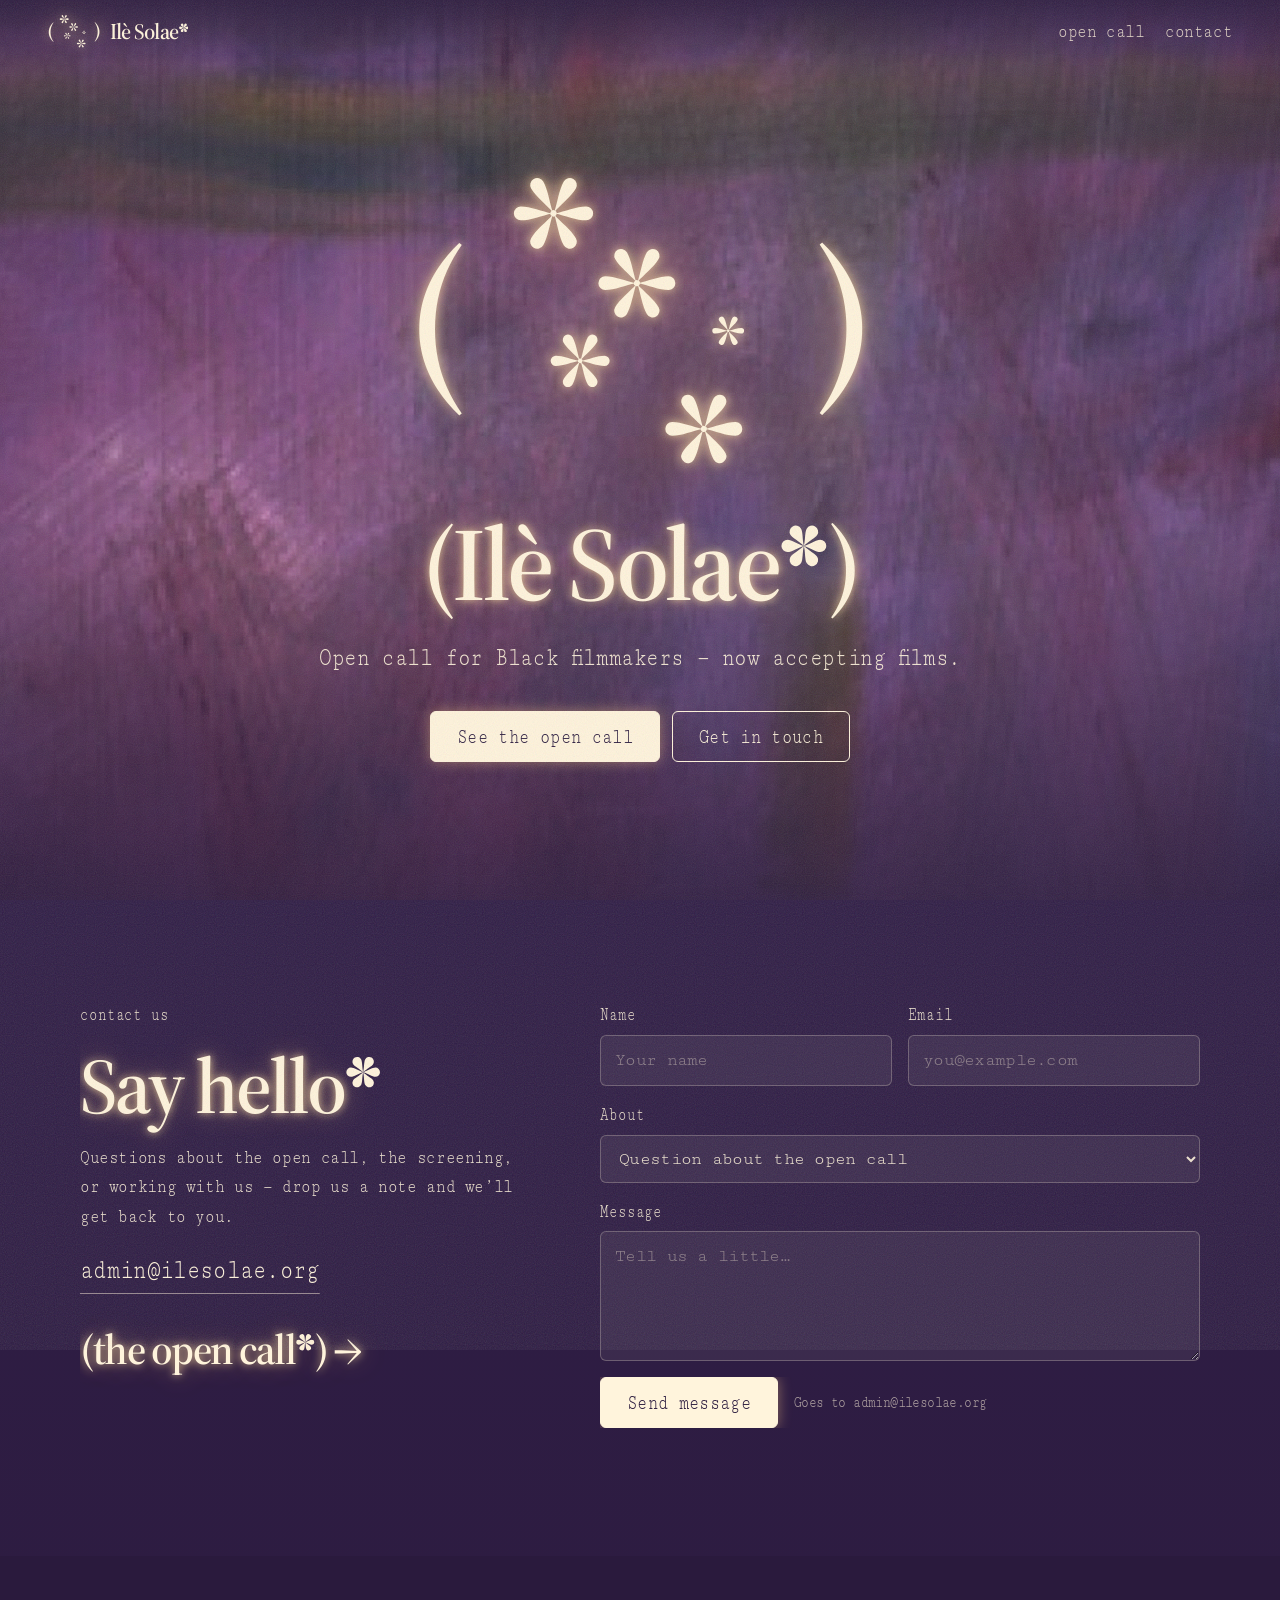
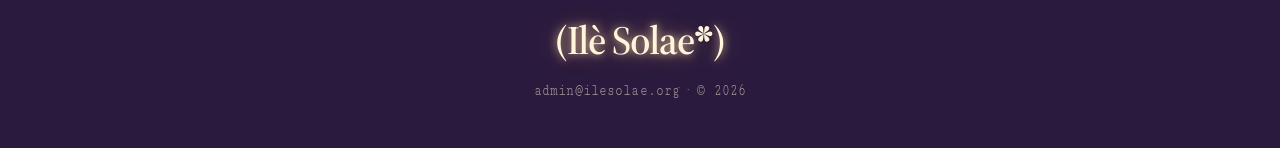
==== index.html @ 57308522 "placeholder" ====
<!doctype html>
<html lang="en">
<head>
<meta charset="utf-8">
<meta name="viewport" content="width=device-width, initial-scale=1">
<title>Ilè Solae</title>
<meta name="description" content="Ilè Solae — get in touch. Open call for Black filmmakers: films from 30 seconds to 30 minutes, apply by 22nd November.">
<link rel="preconnect" href="https://fonts.googleapis.com">
<link rel="preconnect" href="https://fonts.gstatic.com" crossorigin>
<link href="https://fonts.googleapis.com/css2?family=Cutive+Mono&family=Inter+Tight:wght@700&family=Source+Serif+4:opsz,wght@8..60,500;8..60,600&display=swap" rel="stylesheet">
<link rel="stylesheet" href="assets/site.css">
</head>
<body>

<!-- Logo pieces (same on every page) -->
<svg width="0" height="0" style="position:absolute" aria-hidden="true">
  <defs>
    <path id="petal" d="M0 -2 C -2.5 -14 -9 -30 -9 -42 A 9 9 0 0 1 9 -42 C 9 -30 2.5 -14 0 -2 Z"/>
    <g id="petal-ast" transform="rotate(30)">
      <use href="#petal"/><use href="#petal" transform="rotate(60)"/><use href="#petal" transform="rotate(120)"/>
      <use href="#petal" transform="rotate(180)"/><use href="#petal" transform="rotate(240)"/><use href="#petal" transform="rotate(300)"/>
      <circle r="4"/>
    </g>
    <path id="petal-bold" d="M0 0 C -4 -14 -14 -28 -14 -37 A 14 14 0 0 1 14 -37 C 14 -28 4 -14 0 0 Z"/>
    <g id="ast-bold" transform="rotate(30)">
      <use href="#petal-bold"/><use href="#petal-bold" transform="rotate(60)"/><use href="#petal-bold" transform="rotate(120)"/>
      <use href="#petal-bold" transform="rotate(180)"/><use href="#petal-bold" transform="rotate(240)"/><use href="#petal-bold" transform="rotate(300)"/>
    </g>
    <text id="paren-l" x="-11" y="431" font-family="'Source Serif 4', Georgia, serif" font-weight="600" font-size="331" style="font-variation-settings:'opsz' 60">(</text>
    <text id="paren-r" x="713" y="431" font-family="'Source Serif 4', Georgia, serif" font-weight="600" font-size="331" style="font-variation-settings:'opsz' 60">)</text>
    <g id="logo-mark">
      <use href="#paren-l"/><use href="#paren-r"/>
      <use href="#petal-ast" transform="translate(253 135) scale(1.37)"/>
      <use href="#petal-ast" transform="translate(400 258) scale(1.33)"/>
      <use href="#petal-ast" transform="translate(300 395) scale(1.02)"/>
      <use href="#petal-ast" transform="translate(561 342) scale(.55)"/>
      <use href="#petal-ast" transform="translate(518 515) scale(1.33)"/>
    </g>
  </defs>
</svg>

<nav class="nav" id="nav">
  <a class="brand" href="#top" aria-label="Ilè Solae home">
    <svg class="mark-sm glow" viewBox="0 55 811 540" fill="currentColor" aria-hidden="true"><use href="#logo-mark"/></svg>
    <span class="wm">Ilè Solae<svg class="ast" viewBox="-52 -52 104 104" aria-hidden="true"><use href="#ast-bold"/></svg></span>
  </a>
  <ul>
    <li><a class="link" href="open-call.html"><span class="sqi">open call</span></a></li>
    <li><a class="link" href="#contact"><span class="sqi">contact</span></a></li>
  </ul>
</nav>

<div class="landing">
  <header class="hero" id="top">
    <div class="hero-inner">
      <svg class="mark glow" viewBox="0 55 811 540" fill="currentColor" role="img" aria-label="Ilè Solae logo: brackets holding glowing asterisks">
        <use href="#logo-mark"/>
      </svg>
      <h1 class="wm glow-text" aria-label="Ilè Solae">(Ilè Solae<svg class="ast" viewBox="-52 -52 104 104" aria-hidden="true"><use href="#ast-bold"/></svg>)</h1>
      <p class="lede sq">Open call for Black filmmakers — now accepting films.</p>
      <div class="btns">
        <a class="btn solid" href="open-call.html"><span class="sqi">See the open call</span></a>
        <a class="btn" href="#contact"><span class="sqi">Get in touch</span></a>
      </div>
    </div>
  </header>

  <main class="contact" id="contact" aria-labelledby="contact-title">
    <div class="contact-inner">
      <div class="aside">
        <p class="eyebrow sq">contact us</p>
        <h2 id="contact-title" class="wm glow-text">Say hello<svg class="ast" viewBox="-52 -52 104 104" aria-hidden="true"><use href="#ast-bold"/></svg></h2>
        <p class="sq">Questions about the open call, the screening, or working with us — drop us a note and we’ll get back to you.</p>
        <a class="mail-link sqi" href="mailto:admin@ilesolae.org">admin@ilesolae.org</a>
        <br>
        <a class="oc-link wm glow-text" href="open-call.html">(the open call<svg class="ast" viewBox="-52 -52 104 104" aria-hidden="true"><use href="#ast-bold"/></svg>) →</a>
      </div>

      <form id="contactForm">
        <div class="row">
          <label><span class="sqi">Name</span>
            <input name="name" type="text" autocomplete="name" placeholder="Your name" required>
          </label>
          <label><span class="sqi">Email</span>
            <input name="email" type="email" autocomplete="email" placeholder="you@example.com" required>
          </label>
        </div>
        <label><span class="sqi">About</span>
          <select name="topic">
            <option>Question about the open call</option>
            <option>Screening</option>
            <option>Collaboration</option>
            <option>Something else</option>
          </select>
        </label>
        <label><span class="sqi">Message</span>
          <textarea name="message" placeholder="Tell us a little…" required></textarea>
        </label>
        <div class="form-foot">
          <button class="btn solid" type="submit"><span class="sqi">Send message</span></button>
          <div><span class="sq">Goes to admin@ilesolae.org</span></div>
        </div>
      </form>
    </div>
  </main>
</div>

<footer>
  <p class="wm glow-text" aria-label="Ilè Solae">(Ilè Solae<svg class="ast" viewBox="-52 -52 104 104" aria-hidden="true"><use href="#ast-bold"/></svg>)</p>
  <p class="sq">admin@ilesolae.org · © <span id="yr">2026</span></p>
</footer>

<!-- Send dialog: lets people send without an email app -->
<dialog id="dlg" aria-labelledby="dlg-title">
  <div class="dlg">
    <div class="dlg-head">
      <h3 id="dlg-title" class="wm glow-text">(send your message<svg class="ast" viewBox="-52 -52 104 104" aria-hidden="true"><use href="#ast-bold"/></svg>)</h3>
      <button class="close" type="button" data-close><span class="sqi">(close)</span></button>
    </div>
    <div class="panel" id="panelSend">
      <p class="hint sq">Choose how to send it to admin@ilesolae.org — your message is already written.</p>
      <div class="ways">
        <a class="btn solid" id="viaGmail" target="_blank" rel="noopener"><span class="sqi">Send with Gmail</span></a>
        <a class="btn solid" id="viaOutlook" target="_blank" rel="noopener"><span class="sqi">Send with Outlook</span></a>
        <a class="btn" id="viaApp"><span class="sqi">Use my email app</span></a>
        <button class="btn" type="button" id="viaCopy"><span class="sqi">Copy it instead</span></button>
      </div>
      <p class="hint sq" id="copyNote" style="min-height:1.4em;margin:0"></p>
      <button class="close" type="button" id="backBtn" hidden><span class="sqi">← back</span></button>
    </div>
    <div class="panel center" id="panelDone" hidden>
      <svg class="done-mark glow" viewBox="-52 -52 104 104" fill="currentColor" aria-hidden="true"><use href="#petal-ast"/></svg>
      <p class="sq" style="margin:0 0 20px">Received — thank you. We’ll be in touch.</p>
      <button class="btn" type="button" data-close><span class="sqi">close</span></button>
    </div>
  </div>
</dialog>

<script src="assets/site.js"></script>
</body>
</html>
---- assets/site.css ----
/* ---- Palette (placeholder colours — change these to restyle everything, logo included) ---- */
:root {
  --cream: #fff4dc;
  --glow: rgba(255, 222, 160, .85);
  --glow-soft: rgba(255, 200, 130, .45);
  --tan: #c7a98a;
  --plum: #4b2f6e;
  --plum-deep: #2a1a3d;
  --ink: #1c1128;

  /* Fonts, matched to the poster:
     wordmark  → bracketed serif           (Source Serif 4)
     Open Call → tight Helvetica bold      (Helvetica Neue on Mac, Inter Tight elsewhere)
     details   → thin condensed typewriter (Cutive Mono, squeezed with .sq / .sqi) */
  --serif: "Source Serif 4", Georgia, serif;
  --sans: "Helvetica Neue", Helvetica, "Inter Tight", Arial, sans-serif;
  --mono: "Cutive Mono", "Courier New", monospace;
  --squeeze: .74;

  --r-sm: 6px;   /* buttons, inputs */
  --r-md: 10px;  /* dialog */
}
* { box-sizing: border-box; }
html { scroll-behavior: smooth; }
body {
  margin: 0;
  background: var(--plum-deep);
  color: var(--cream);
  font-family: var(--mono);
  font-size: 21px;
  line-height: 1.4;
  overflow-x: clip;
  -webkit-font-smoothing: antialiased;
}
/* film grain over everything, like the poster */
body::after {
  content: "";
  position: fixed; inset: -50%;
  pointer-events: none;
  z-index: 100;
  opacity: .14;
  background-image: url("data:image/svg+xml,%3Csvg xmlns='http://www.w3.org/2000/svg' width='160' height='160'%3E%3Cfilter id='n'%3E%3CfeTurbulence type='fractalNoise' baseFrequency='.9' numOctaves='2' stitchTiles='stitch'/%3E%3C/filter%3E%3Crect width='100%25' height='100%25' filter='url(%23n)'/%3E%3C/svg%3E");
}
a { color: inherit; }
img { max-width: 100%; height: auto; display: block; }
svg { color: var(--cream); }
.visually-hidden { position: absolute !important; width: 1px; height: 1px; overflow: hidden; clip: rect(0 0 0 0); white-space: nowrap; }

/* Condensed typewriter, like the poster's details text.
   .sq  — a block of text (wraps at full width, then squeezed to fit)
   .sqi — a short inline label */
.sq {
  display: block;
  width: calc(100% / var(--squeeze));
  transform: scaleX(var(--squeeze));
  transform-origin: left top;
}
.sqi { display: inline-block; transform: scaleX(var(--squeeze)); transform-origin: left center; white-space: nowrap; }

.glow { filter: drop-shadow(0 0 6px var(--glow)) drop-shadow(0 0 22px var(--glow-soft)); }
.glow-text { text-shadow: 0 0 8px var(--glow), 0 0 28px var(--glow-soft); }

/* the petal asterisk used inside the wordmark */
.ast {
  display: inline-block;
  width: .44em; height: .44em;
  vertical-align: .3em;
  margin: 0 .01em 0 .02em;
  fill: currentColor;
}
.wm {
  font-family: var(--serif);
  font-weight: 600;
  letter-spacing: -.035em;
  font-variation-settings: "opsz" 60;
  white-space: nowrap;
}

/* ---------- nav ---------- */
.nav {
  position: fixed; top: 0; left: 0; right: 0;
  z-index: 50;
  display: flex; align-items: center; justify-content: space-between;
  padding: 14px clamp(16px, 4vw, 48px);
  background: linear-gradient(to bottom, rgba(42,26,61,.85), rgba(42,26,61,0));
  transition: background .3s;
}
.nav.scrolled, .nav.solid { background: rgba(42,26,61,.92); backdrop-filter: blur(8px); }
.brand { display: flex; align-items: center; gap: 10px; text-decoration: none; }
.brand svg.mark-sm { width: 52px; height: auto; }
.brand .wm { font-size: 22px; }
.nav ul { list-style: none; display: flex; gap: clamp(4px, 2vw, 20px); margin: 0; padding: 0; }
.nav a.link { text-decoration: none; font-size: 21px; opacity: .85; }
.nav a.link:hover, .nav a.link[aria-current] { opacity: 1; text-shadow: 0 0 10px var(--glow); }

/* ---------- buttons ---------- */
.btns { display: flex; gap: 12px; justify-content: center; flex-wrap: wrap; }
.btn {
  display: inline-flex; align-items: center; justify-content: center;
  font-family: var(--mono);
  font-size: 23px;
  line-height: 1;
  text-decoration: none;
  padding: 13px 4px;
  border-radius: var(--r-sm);
  border: 1px solid var(--cream);
  color: var(--cream);
  background: transparent;
  cursor: pointer;
  transition: box-shadow .25s;
}
.btn .sqi { transform-origin: center; }
.btn:hover, .btn:focus-visible { box-shadow: 0 0 18px var(--glow-soft); outline: none; }
.btn.solid { background: var(--cream); color: var(--plum-deep); box-shadow: 0 0 14px var(--glow-soft); }
.btn.solid:hover { box-shadow: 0 0 30px var(--glow); }

/* ======================================================================
   LANDING PAGE
   ====================================================================== */
/* one painted backdrop that stays still behind hero + contact,
   so scrolling just dims into the contact section — no hard edge */
.landing {
  background: url("painting-top.jpg") center / cover no-repeat fixed, var(--plum);
}
.hero {
  position: relative;
  min-height: 100svh;
  display: grid; place-items: center;
  text-align: center;
  padding: 110px 16px 80px;
}
.hero::before {
  content: ""; position: absolute; inset: 0;
  background: radial-gradient(ellipse at center, rgba(42,26,61,0) 30%, rgba(42,26,61,.55) 100%);
}
/* soft fade out of the hero into the contact section */
.hero::after {
  content: ""; position: absolute; left: 0; right: 0; bottom: 0; height: 40%;
  background: linear-gradient(to bottom, transparent, rgba(42,26,61,.82));
}
.hero-inner { position: relative; z-index: 1; max-width: 760px; width: 100%; }
.hero .mark { width: min(460px, 80vw); margin: 0 auto; animation: breathe 6s ease-in-out infinite; }
@keyframes breathe { 0%,100% { opacity: 1; } 50% { opacity: .85; } }
.hero h1 { font-size: clamp(46px, 9.5vw, 104px); line-height: 1; margin: 28px 0 0; font-weight: 600; }
.hero .lede { margin: 22px 0 34px; font-size: clamp(22px, 2.8vw, 28px); opacity: .92; }

.contact {
  position: relative;
  padding: clamp(60px, 8vw, 110px) clamp(16px, 4vw, 48px) clamp(80px, 10vw, 130px);
  background: linear-gradient(to bottom, rgba(42,26,61,.82), rgba(42,26,61,.9));
}
.contact-inner {
  max-width: 1120px; margin: 0 auto;
  display: grid; grid-template-columns: .85fr 1.15fr; gap: clamp(28px, 6vw, 80px);
}
.aside { overflow: hidden; }
.eyebrow { font-size: 19px; opacity: .75; margin: 0 0 8px; }
.contact h2 { font-size: clamp(48px, 6.4vw, 78px); line-height: 1; margin: 0 0 18px; font-weight: 600; }
.contact .aside .sq { margin: 0 0 18px; opacity: .92; }
.mail-link {
  font-size: clamp(24px, 2.8vw, 30px);
  text-decoration: none; border-bottom: 1px solid rgba(255,244,220,.5); padding-bottom: 2px;
}
.mail-link:hover { border-color: var(--cream); text-shadow: 0 0 10px var(--glow); }
.oc-link {
  display: inline-block; margin-top: 34px;
  font-size: clamp(30px, 3.6vw, 42px); line-height: 1; text-decoration: none;
  transition: text-shadow .3s;
}
.oc-link:hover { text-shadow: 0 0 10px var(--glow), 0 0 40px var(--glow-soft); }

/* ---------- forms ---------- */
form { display: grid; gap: 16px; }
.row { display: grid; grid-template-columns: 1fr 1fr; gap: 16px; }
label { display: grid; gap: 6px; font-size: 19px; opacity: .92; }
input, select, textarea {
  font: inherit; font-size: 18px; letter-spacing: -.04em;
  color: var(--cream);
  background: rgba(255,244,220,.07);
  border: 1px solid rgba(255,244,220,.28);
  border-radius: var(--r-sm);
  padding: 12px 14px;
  width: 100%;
  transition: border-color .2s, box-shadow .2s;
}
select option { color: var(--ink); }
textarea { min-height: 130px; resize: vertical; }
input::placeholder, textarea::placeholder { color: rgba(255,244,220,.45); }
input:focus, select:focus, textarea:focus { outline: none; border-color: var(--cream); box-shadow: 0 0 16px var(--glow-soft); }
.form-foot { display: grid; grid-template-columns: auto 1fr; align-items: center; gap: 16px; overflow: hidden; }
.form-foot .sq { font-size: 17px; opacity: .65; }

/* ======================================================================
   OPEN CALL PAGE — the poster, come to life
   ====================================================================== */
.oc {
  position: relative;
  min-height: 100svh;
  overflow: hidden;
  background: var(--plum);
  isolation: isolate;
}
.oc::before {
  content: ""; position: absolute; inset: 0; z-index: -2;
  background: url("painting-top.jpg") center / cover no-repeat;
  transform: scaleY(-1);
}
.oc::after {
  content: ""; position: absolute; inset: 0; z-index: -1;
  background:
    radial-gradient(ellipse 60% 30% at 50% 30%, rgba(255,214,150,.3), transparent 70%),
    linear-gradient(to bottom, transparent 60%, rgba(42,26,61,.8));
}

/* the tan "Open Call" curtain. Type is sized from the column width so each
   line is always cut at "Open Ca…", like the poster, at any screen size. */
.curtain {
  --cols: 4;
  position: absolute; top: 0; left: 0; right: 0;
  height: clamp(320px, 54svh, 720px);
  background: var(--tan);
  display: grid; grid-template-columns: repeat(var(--cols), 1fr);
  -webkit-mask-image: linear-gradient(to bottom, #000 58%, transparent 100%);
          mask-image: linear-gradient(to bottom, #000 58%, transparent 100%);
  z-index: -1;
}
.curtain-col {
  position: relative;
  overflow: hidden;
  font-family: var(--sans);
  font-weight: 700;
  font-size: calc(100vw / var(--cols) / 3.7);
  line-height: .74;
  letter-spacing: -.055em;
  white-space: nowrap;
  color: var(--cream);
  filter: drop-shadow(0 0 4px rgba(255,236,190,.6));
}
.curtain-col::after {   /* thick + thin rules, as on the poster */
  content: ""; position: absolute; top: 0; bottom: 0; right: 0; width: 12px;
  background: linear-gradient(to right, var(--tan) 0 2px, var(--cream) 2px 6px, var(--tan) 6px 9px, var(--cream) 9px 11px, var(--tan) 11px);
}
.track { animation: rise 80s linear infinite; }
.curtain-col:nth-child(even) .track { animation-direction: reverse; animation-duration: 100s; }
.track span { display: block; }
@keyframes rise { from { transform: translateY(0); } to { transform: translateY(-50%); } }

.oc-stage {
  position: relative;
  max-width: 1180px;
  margin: 0 auto;
  padding: clamp(150px, 30svh, 380px) clamp(20px, 5vw, 64px) clamp(90px, 10vw, 140px);
}

/* brackets + drifting asterisks */
.rite {
  position: relative;
  height: clamp(260px, 40vw, 500px);
  max-width: 1000px;
  margin: 0 auto;
}
.rite .paren { position: absolute; top: 0; height: 100%; width: auto; }
.rite .paren.l { left: 0; }
.rite .paren.r { right: 0; }
.rite .star {
  position: absolute;
  width: var(--s); height: auto; aspect-ratio: 1;
  animation: drift var(--d, 14s) ease-in-out infinite;
  animation-delay: var(--delay, 0s);
}
@keyframes drift {
  0%, 100% { transform: translate(0, 0) rotate(0deg); }
  33%      { transform: translate(6px, -12px) rotate(14deg); }
  66%      { transform: translate(-5px, 6px) rotate(-8deg); }
}

/* the poster's scattered, stepped notes */
.notes {
  display: grid;
  grid-template-columns: 1fr 1fr;
  gap: 40px clamp(20px, 5vw, 60px);
  margin-top: clamp(40px, 6vw, 80px);
  font-size: clamp(28px, 3.4vw, 42px);
  line-height: 1.05;
}
.note span { display: block; }
.numeral { display: block; font-size: .45em; opacity: .55; margin-bottom: .5em; letter-spacing: .1em; }
.note .i1 { padding-left: 1.6em; }
.note .i2 { padding-left: 4.4em; }
.note .i3 { padding-left: 4em; }
.note.right { padding-left: 16%; }
.note.right .gap { margin-top: .9em; }

.summons { text-align: center; margin-top: clamp(64px, 8vw, 110px); }
.summons .mail { font-size: clamp(26px, 3.2vw, 40px); line-height: 1.1; }
.summons .mail a { text-decoration: none; }
.summons .mail a:hover { text-shadow: 0 0 12px var(--glow); }
.invoke {
  margin-top: clamp(36px, 5vw, 56px);
  font-family: var(--serif); font-weight: 600;
  font-variation-settings: "opsz" 60;
  letter-spacing: -.035em;
  font-size: clamp(40px, 6vw, 76px);
  line-height: 1;
  color: var(--cream);
  background: none; border: 0; padding: 6px 10px;
  cursor: pointer;
  transition: text-shadow .4s, letter-spacing .4s;
  text-shadow: 0 0 8px var(--glow), 0 0 28px var(--glow-soft);
}
.invoke:hover, .invoke:focus-visible {
  outline: none;
  letter-spacing: -.01em;
  text-shadow: 0 0 10px var(--glow), 0 0 40px var(--glow), 0 0 80px var(--glow-soft);
}
.invoke .ast { animation: spin 18s linear infinite; }
@keyframes spin { to { transform: rotate(360deg); } }
.summons .aside-links { margin-top: 18px; font-size: 19px; opacity: .7; }
.summons .aside-links a { text-decoration: none; border-bottom: 1px solid rgba(255,244,220,.35); }
.summons .aside-links a:hover { opacity: 1; border-color: var(--cream); }

.margin-text {
  position: absolute; top: 62%; left: clamp(6px, 1.2vw, 18px);
  writing-mode: vertical-rl; transform: translateY(-50%) rotate(180deg);
  font-size: 14px; letter-spacing: .32em; opacity: .5; white-space: nowrap;
}
.margin-text.r { left: auto; right: clamp(6px, 1.2vw, 18px); transform: translateY(-50%); }

/* ---------- submission / send dialog ---------- */
dialog {
  width: min(600px, calc(100vw - 24px));
  max-height: calc(100svh - 24px);
  padding: 0;
  border: 1px solid rgba(255,244,220,.25);
  border-radius: var(--r-md);
  color: var(--cream);
  background:
    radial-gradient(ellipse at 50% 0%, rgba(255,214,150,.16), transparent 60%),
    rgba(36,22,52,.97);
  box-shadow: 0 0 60px rgba(255,200,130,.18), 0 40px 120px rgba(0,0,0,.5);
}
dialog::backdrop { background: rgba(20,10,30,.72); backdrop-filter: blur(4px); }
.dlg { padding: clamp(22px, 4vw, 36px); overflow: hidden; }
.dlg-head { display: flex; justify-content: space-between; align-items: flex-start; gap: 12px; margin-bottom: 18px; }
.dlg-head h3 { font-size: clamp(30px, 5vw, 42px); line-height: 1; margin: 0; font-weight: 600; }
.close {
  font: inherit; font-size: 19px; color: var(--cream); opacity: .7;
  background: none; border: 0; cursor: pointer; padding: 4px;
}
.close:hover, .close:focus-visible { opacity: 1; outline: none; text-shadow: 0 0 10px var(--glow); }
.dlg .hint { font-size: 18px; opacity: .75; margin: 0 0 18px; }
.panel[hidden] { display: none; }
.ways { display: grid; grid-template-columns: 1fr 1fr; gap: 10px; margin: 6px 0 14px; }
.ways .btn { width: 100%; }
.done-mark { width: 90px; margin: 10px auto 18px; display: block; animation: spin 24s linear infinite; }
.center { text-align: center; }

/* ---------- footer ---------- */
footer { text-align: center; padding: 56px 16px 44px; background: var(--plum-deep); overflow: hidden; }
footer .wm { font-size: 40px; margin: 0 0 10px; }
footer .sq { font-size: 18px; opacity: .6; margin: 0; }

@media (max-width: 860px) {
  .contact-inner { grid-template-columns: 1fr; }
  .curtain { --cols: 2; }
  .notes { grid-template-columns: 1fr; }
  .note.right { padding-left: 0; }
  .margin-text { display: none; }
}
@media (max-width: 560px) {
  .nav .brand .wm { display: none; }
  .row, .form-foot, .ways { grid-template-columns: 1fr; }
  .note .i2 { padding-left: 3em; }
}
@media (prefers-reduced-motion: reduce) {
  html { scroll-behavior: auto; }
  .hero .mark, .track, .rite .star, .invoke .ast, .done-mark { animation: none; }
}
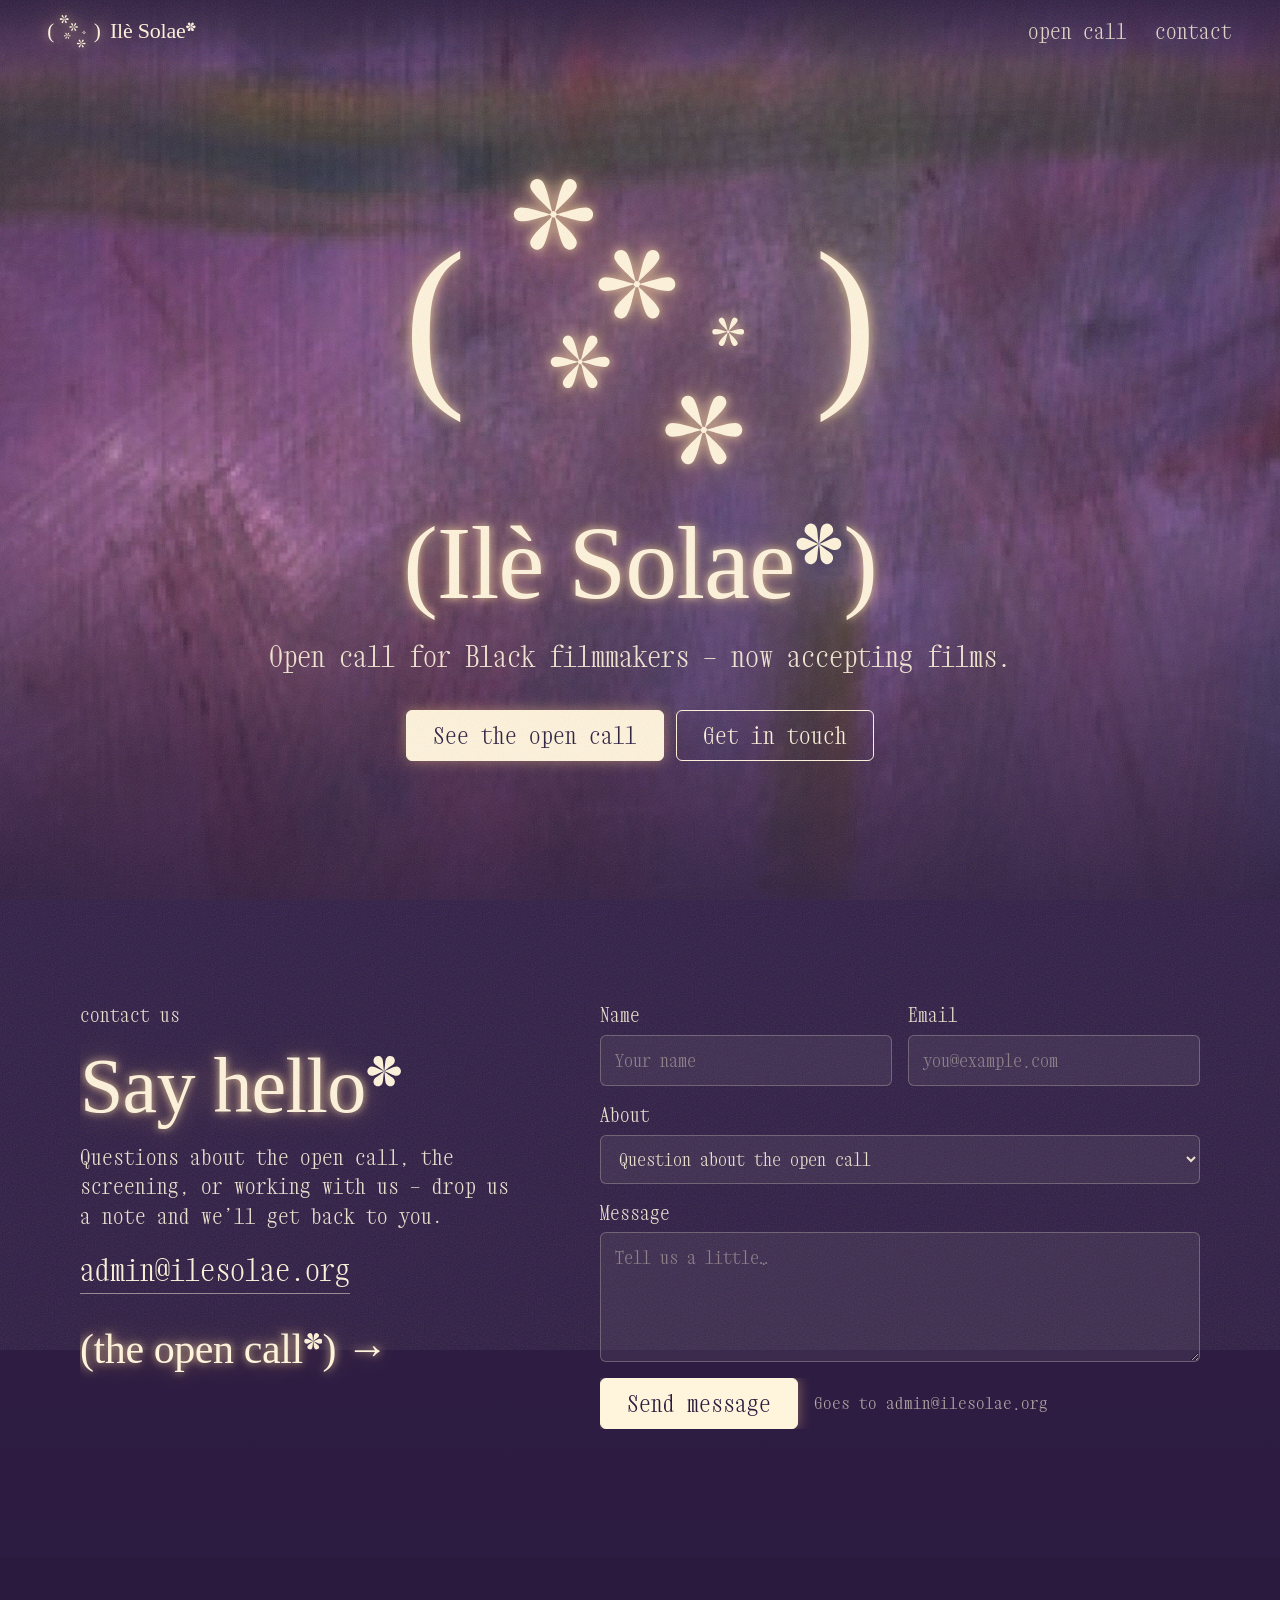
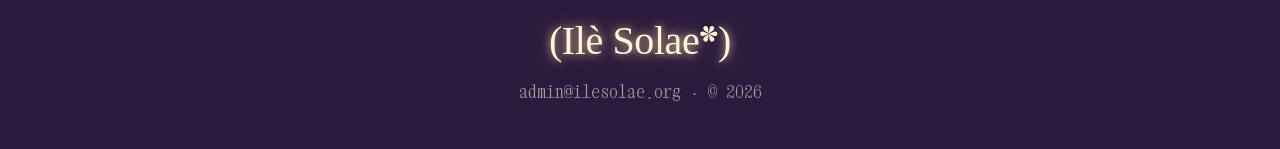
==== commit 54336fa0: "fonts" ====
--- a/index.html
+++ b/index.html
@@ -7,8 +7,12 @@
 <meta name="description" content="Ilè Solae — get in touch. Open call for Black filmmakers: films from 30 seconds to 30 minutes, apply by 22nd November.">
 <link rel="preconnect" href="https://fonts.googleapis.com">
 <link rel="preconnect" href="https://fonts.gstatic.com" crossorigin>
-<link href="https://fonts.googleapis.com/css2?family=Cutive+Mono&family=Inter+Tight:wght@700&family=Source+Serif+4:opsz,wght@8..60,500;8..60,600&display=swap" rel="stylesheet">
-<link rel="stylesheet" href="assets/site.css">
+<link href="https://fonts.googleapis.com/css2?family=Xanh+Mono&display=swap" rel="stylesheet">
+<link rel="icon" href="assets/favicon.svg" type="image/svg+xml">
+<link rel="icon" href="assets/favicon-32.png" sizes="32x32" type="image/png">
+<link rel="apple-touch-icon" href="assets/apple-touch-icon.png">
+<meta name="theme-color" content="#2a1a3d">
+<link rel="stylesheet" href="assets/site.css?v=5">
 </head>
 <body>
 
@@ -26,8 +30,8 @@
       <use href="#petal-bold"/><use href="#petal-bold" transform="rotate(60)"/><use href="#petal-bold" transform="rotate(120)"/>
       <use href="#petal-bold" transform="rotate(180)"/><use href="#petal-bold" transform="rotate(240)"/><use href="#petal-bold" transform="rotate(300)"/>
     </g>
-    <text id="paren-l" x="-11" y="431" font-family="'Source Serif 4', Georgia, serif" font-weight="600" font-size="331" style="font-variation-settings:'opsz' 60">(</text>
-    <text id="paren-r" x="713" y="431" font-family="'Source Serif 4', Georgia, serif" font-weight="600" font-size="331" style="font-variation-settings:'opsz' 60">)</text>
+    <text id="paren-l" x="-11" y="431" font-family="Georgia, 'Times New Roman', serif" font-weight="400" font-size="331">(</text>
+    <text id="paren-r" x="713" y="431" font-family="Georgia, 'Times New Roman', serif" font-weight="400" font-size="331">)</text>
     <g id="logo-mark">
       <use href="#paren-l"/><use href="#paren-r"/>
       <use href="#petal-ast" transform="translate(253 135) scale(1.37)"/>
@@ -77,6 +81,7 @@
       </div>
 
       <form id="contactForm">
+        <div class="hp" aria-hidden="true" style="display:none"><input name="website" tabindex="-1" autocomplete="off"></div>
         <div class="row">
           <label><span class="sqi">Name</span>
             <input name="name" type="text" autocomplete="name" placeholder="Your name" required>
@@ -118,7 +123,7 @@
       <button class="close" type="button" data-close><span class="sqi">(close)</span></button>
     </div>
     <div class="panel" id="panelSend">
-      <p class="hint sq">Choose how to send it to admin@ilesolae.org — your message is already written.</p>
+      <p class="hint sq" id="sendHint">Choose how to send it to admin@ilesolae.org — your message is already written.</p>
       <div class="ways">
         <a class="btn solid" id="viaGmail" target="_blank" rel="noopener"><span class="sqi">Send with Gmail</span></a>
         <a class="btn solid" id="viaOutlook" target="_blank" rel="noopener"><span class="sqi">Send with Outlook</span></a>
@@ -136,6 +141,6 @@
   </div>
 </dialog>
 
-<script src="assets/site.js"></script>
+<script src="assets/site.js?v=5"></script>
 </body>
 </html>
--- a/assets/site.css
+++ b/assets/site.css
@@ -8,14 +8,14 @@
   --plum-deep: #2a1a3d;
   --ink: #1c1128;
 
-  /* Fonts, matched to the poster:
-     wordmark  → bracketed serif           (Source Serif 4)
-     Open Call → tight Helvetica bold      (Helvetica Neue on Mac, Inter Tight elsewhere)
-     details   → thin condensed typewriter (Cutive Mono, squeezed with .sq / .sqi) */
-  --serif: "Source Serif 4", Georgia, serif;
-  --sans: "Helvetica Neue", Helvetica, "Inter Tight", Arial, sans-serif;
-  --mono: "Cutive Mono", "Courier New", monospace;
-  --squeeze: .74;
+  /* Fonts (the brand's own):
+     wordmark + headings → Georgia Regular
+     Open Call curtain   → Helvetica (stand-in for Area Regular until we have its web files)
+     details             → Xanh Mono     (Google Fonts) */
+  --serif: Georgia, "Times New Roman", serif;
+  --sans: "Helvetica Neue", Helvetica, Arial, sans-serif;
+  --mono: "Xanh Mono", "Courier New", monospace;
+  --squeeze: 1;   /* .sq / .sqi used to squeeze the old typewriter font; 1 = no squeeze */
 
   --r-sm: 6px;   /* buttons, inputs */
   --r-md: 10px;  /* dialog */
@@ -70,9 +70,8 @@
 }
 .wm {
   font-family: var(--serif);
-  font-weight: 600;
-  letter-spacing: -.035em;
-  font-variation-settings: "opsz" 60;
+  font-weight: 400;
+  letter-spacing: -.01em;
   white-space: nowrap;
 }
 
@@ -89,7 +88,7 @@
 .brand { display: flex; align-items: center; gap: 10px; text-decoration: none; }
 .brand svg.mark-sm { width: 52px; height: auto; }
 .brand .wm { font-size: 22px; }
-.nav ul { list-style: none; display: flex; gap: clamp(4px, 2vw, 20px); margin: 0; padding: 0; }
+.nav ul { list-style: none; display: flex; gap: clamp(16px, 2.4vw, 28px); margin: 0; padding: 0; }
 .nav a.link { text-decoration: none; font-size: 21px; opacity: .85; }
 .nav a.link:hover, .nav a.link[aria-current] { opacity: 1; text-shadow: 0 0 10px var(--glow); }
 
@@ -141,7 +140,7 @@
 .hero-inner { position: relative; z-index: 1; max-width: 760px; width: 100%; }
 .hero .mark { width: min(460px, 80vw); margin: 0 auto; animation: breathe 6s ease-in-out infinite; }
 @keyframes breathe { 0%,100% { opacity: 1; } 50% { opacity: .85; } }
-.hero h1 { font-size: clamp(46px, 9.5vw, 104px); line-height: 1; margin: 28px 0 0; font-weight: 600; }
+.hero h1 { font-size: clamp(46px, 9.5vw, 104px); line-height: 1; margin: 28px 0 0; font-weight: 400; }
 .hero .lede { margin: 22px 0 34px; font-size: clamp(22px, 2.8vw, 28px); opacity: .92; }
 
 .contact {
@@ -155,7 +154,7 @@
 }
 .aside { overflow: hidden; }
 .eyebrow { font-size: 19px; opacity: .75; margin: 0 0 8px; }
-.contact h2 { font-size: clamp(48px, 6.4vw, 78px); line-height: 1; margin: 0 0 18px; font-weight: 600; }
+.contact h2 { font-size: clamp(48px, 6.4vw, 78px); line-height: 1; margin: 0 0 18px; font-weight: 400; }
 .contact .aside .sq { margin: 0 0 18px; opacity: .92; }
 .mail-link {
   font-size: clamp(24px, 2.8vw, 30px);
@@ -174,7 +173,7 @@
 .row { display: grid; grid-template-columns: 1fr 1fr; gap: 16px; }
 label { display: grid; gap: 6px; font-size: 19px; opacity: .92; }
 input, select, textarea {
-  font: inherit; font-size: 18px; letter-spacing: -.04em;
+  font: inherit; font-size: 18px;
   color: var(--cream);
   background: rgba(255,244,220,.07);
   border: 1px solid rgba(255,244,220,.28);
@@ -212,8 +211,8 @@
     linear-gradient(to bottom, transparent 60%, rgba(42,26,61,.8));
 }
 
-/* the tan "Open Call" curtain. Type is sized from the column width so each
-   line is always cut at "Open Ca…", like the poster, at any screen size. */
+/* the tan "Open Call" curtain. Type is sized from the column width so the full
+   words "Open Call" always fit in each column, at any screen size. */
 .curtain {
   --cols: 4;
   position: absolute; top: 0; left: 0; right: 0;
@@ -228,17 +227,14 @@
   position: relative;
   overflow: hidden;
   font-family: var(--sans);
-  font-weight: 700;
-  font-size: calc(100vw / var(--cols) / 3.7);
+  font-weight: 400;
+  font-size: calc((100vw / var(--cols) - 24px) / 4.3);
+  padding-left: 8px;
   line-height: .74;
   letter-spacing: -.055em;
   white-space: nowrap;
   color: var(--cream);
   filter: drop-shadow(0 0 4px rgba(255,236,190,.6));
-}
-.curtain-col::after {   /* thick + thin rules, as on the poster */
-  content: ""; position: absolute; top: 0; bottom: 0; right: 0; width: 12px;
-  background: linear-gradient(to right, var(--tan) 0 2px, var(--cream) 2px 6px, var(--tan) 6px 9px, var(--cream) 9px 11px, var(--tan) 11px);
 }
 .track { animation: rise 80s linear infinite; }
 .curtain-col:nth-child(even) .track { animation-direction: reverse; animation-duration: 100s; }
@@ -297,9 +293,8 @@
 .summons .mail a:hover { text-shadow: 0 0 12px var(--glow); }
 .invoke {
   margin-top: clamp(36px, 5vw, 56px);
-  font-family: var(--serif); font-weight: 600;
-  font-variation-settings: "opsz" 60;
-  letter-spacing: -.035em;
+  font-family: var(--serif); font-weight: 400;
+  letter-spacing: -.01em;
   font-size: clamp(40px, 6vw, 76px);
   line-height: 1;
   color: var(--cream);
@@ -342,7 +337,7 @@
 dialog::backdrop { background: rgba(20,10,30,.72); backdrop-filter: blur(4px); }
 .dlg { padding: clamp(22px, 4vw, 36px); overflow: hidden; }
 .dlg-head { display: flex; justify-content: space-between; align-items: flex-start; gap: 12px; margin-bottom: 18px; }
-.dlg-head h3 { font-size: clamp(30px, 5vw, 42px); line-height: 1; margin: 0; font-weight: 600; }
+.dlg-head h3 { font-size: clamp(30px, 5vw, 42px); line-height: 1; margin: 0; font-weight: 400; }
 .close {
   font: inherit; font-size: 19px; color: var(--cream); opacity: .7;
   background: none; border: 0; cursor: pointer; padding: 4px;
@@ -376,3 +371,7 @@
   html { scroll-behavior: auto; }
   .hero .mark, .track, .rite .star, .invoke .ast, .done-mark { animation: none; }
 }
+
+/* spam trap: hidden from people, bots fill it in */
+.hp { display: none !important; }
+.btn:disabled { opacity: .65; cursor: progress; }
